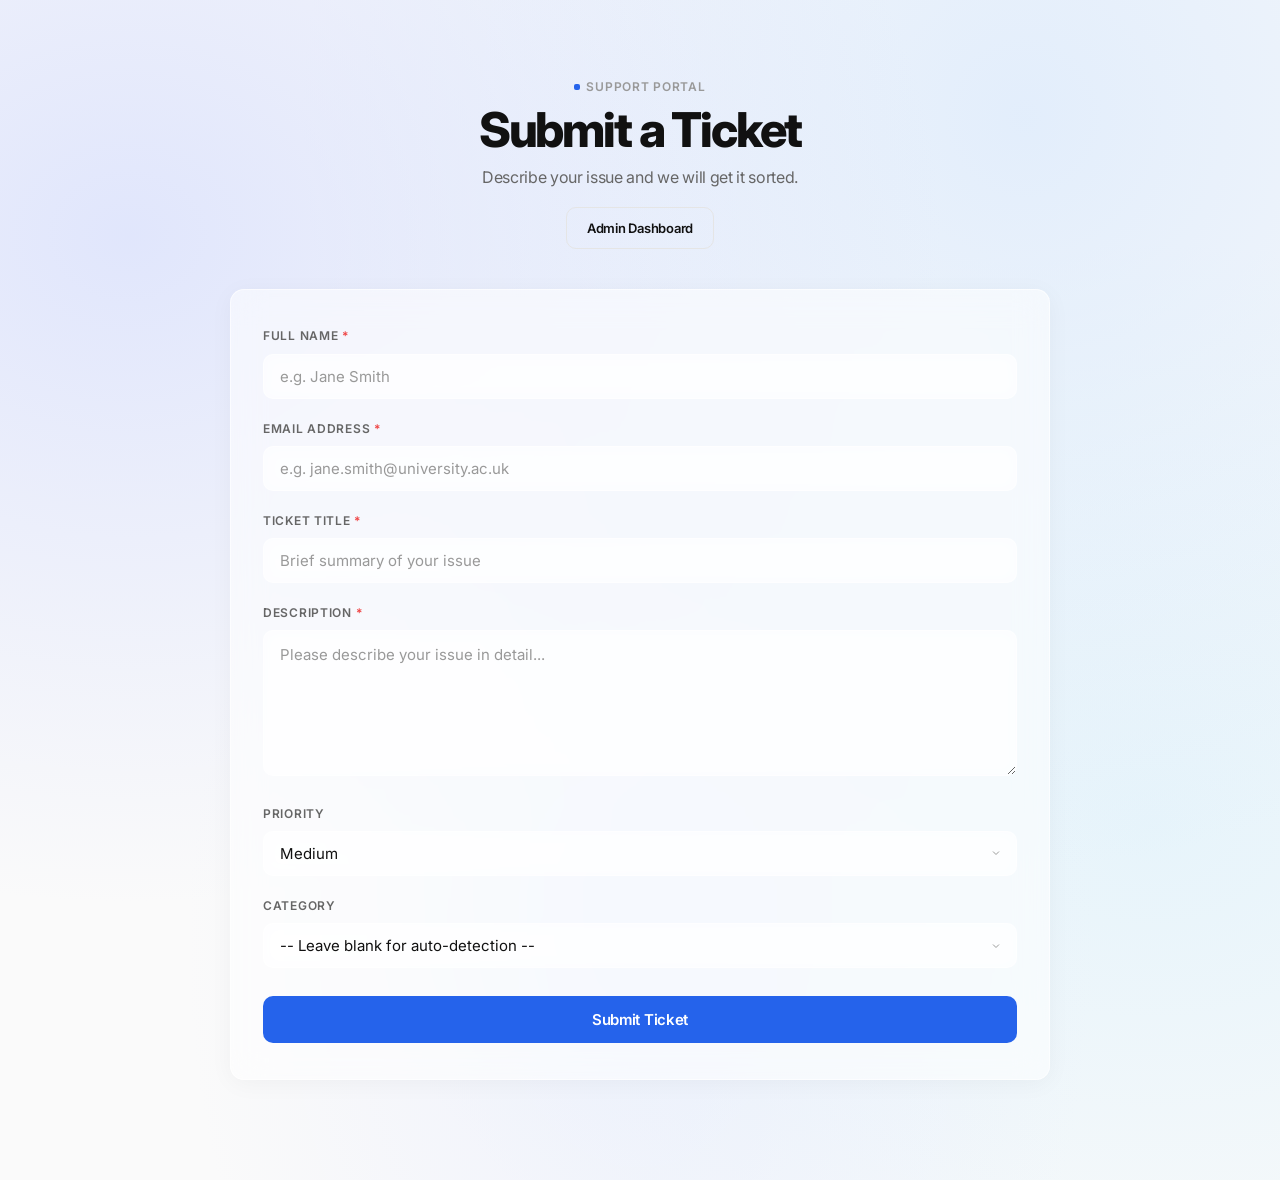
==== frontend/index.html @ dd583f4f "simple draft frontend" ====
﻿<!DOCTYPE html>
<html lang="en">
<head>
    <meta charset="UTF-8">
    <meta name="viewport" content="width=device-width, initial-scale=1.0">
    <title>Submit a Ticket</title>
    <link rel="preconnect" href="https://fonts.googleapis.com">
    <link rel="preconnect" href="https://fonts.gstatic.com" crossorigin>
    <link href="https://fonts.googleapis.com/css2?family=Inter:wght@400;500;600;700;800;900&display=swap" rel="stylesheet">
    <link rel="stylesheet" href="style.css">
</head>
<body class="page-submit">
    <div class="container">
        <header>
            <div class="section-tag">Support Portal</div>
            <h1>Submit a Ticket</h1>
            <p class="subtitle">Describe your issue and we will get it sorted.</p>
            <nav class="nav-links">
                <a href="admin.html" class="btn-ghost btn-sm">Admin Dashboard</a>
            </nav>
        </header>

        <form id="ticketForm" class="ticket-form card">
            <div class="form-group">
                <label for="name">Full Name <span class="required">*</span></label>
                <input type="text" id="name" name="name" required placeholder="e.g. Jane Smith">
            </div>
            <div class="form-group">
                <label for="email">Email Address <span class="required">*</span></label>
                <input type="email" id="email" name="email" required placeholder="e.g. jane.smith@university.ac.uk">
            </div>
            <div class="form-group">
                <label for="title">Ticket Title <span class="required">*</span></label>
                <input type="text" id="title" name="title" required placeholder="Brief summary of your issue">
            </div>
            <div class="form-group">
                <label for="description">Description <span class="required">*</span></label>
                <textarea id="description" name="description" rows="5" required placeholder="Please describe your issue in detail..."></textarea>
            </div>
            <div class="form-group">
                <label for="priority">Priority</label>
                <select id="priority" name="priority">
                    <option value="Low">Low</option>
                    <option value="Medium" selected>Medium</option>
                    <option value="High">High</option>
                    <option value="Urgent">Urgent</option>
                </select>
            </div>
            <div class="form-group">
                <label for="category">Category</label>
                <select id="category" name="category">
                    <option value="">-- Leave blank for auto-detection --</option>
                    <option value="IT Support">IT Support</option>
                    <option value="Facilities">Facilities</option>
                    <option value="Course Registration">Course Registration</option>
                    <option value="Student Finance">Student Finance</option>
                    <option value="Library Services">Library Services</option>
                    <option value="General Enquiry">General Enquiry</option>
                </select>
            </div>
            <button type="submit" class="btn-acid" id="submitBtn">Submit Ticket</button>
        </form>

        <div id="successMessage" class="success-message card hidden">
            <div class="success-icon">&#10003;</div>
            <h2>Ticket Submitted</h2>
            <p>Your ticket ID is <strong id="ticketIdDisplay"></strong></p>
            <p>Status: <span class="badge badge-new">New</span></p>
            <button class="btn-ghost" onclick="resetForm()">Submit Another Ticket</button>
        </div>
    </div>
    <script src="app.js"></script>
</body>
</html>
---- frontend/style.css ----
﻿/* Ticket Triage - TemplateMo Catalyst Style */
*, *::before, *::after { margin: 0; padding: 0; box-sizing: border-box; }

:root {
  --bg: #FAFAFA; --surface: #F0F0F0; --white: #FFFFFF;
  --text: #111111; --text-muted: #666666; --text-dim: #999999;
  --accent: #2563EB; --border: #E5E5E5; --border-light: #EEEEEE;
  --radius: 14px; --container: 860px; --gap: 20px;
}
html { -webkit-font-smoothing: antialiased; scroll-behavior: smooth; }
body {
  font-family: 'Inter', -apple-system, BlinkMacSystemFont, 'SF Pro Display', sans-serif;
  background: var(--bg); color: var(--text); line-height: 1.6;
  letter-spacing: -0.02em; min-height: 100vh; position: relative;
}

/* Mesh gradient - Submission page */
body.page-submit {
  background:
    radial-gradient(ellipse at 10% 20%, rgba(199, 210, 254, 0.5) 0%, transparent 50%),
    radial-gradient(ellipse at 80% 10%, rgba(191, 219, 254, 0.4) 0%, transparent 50%),
    radial-gradient(ellipse at 50% 80%, rgba(224, 231, 255, 0.45) 0%, transparent 50%),
    radial-gradient(ellipse at 90% 70%, rgba(186, 230, 253, 0.3) 0%, transparent 50%),
    #FAFAFA;
}

/* Mesh gradient - Admin page */
body.page-admin {
  background:
    radial-gradient(ellipse at 15% 15%, rgba(209, 250, 229, 0.45) 0%, transparent 50%),
    radial-gradient(ellipse at 75% 20%, rgba(219, 234, 254, 0.4) 0%, transparent 50%),
    radial-gradient(ellipse at 50% 85%, rgba(243, 232, 255, 0.35) 0%, transparent 50%),
    radial-gradient(ellipse at 85% 75%, rgba(254, 243, 199, 0.3) 0%, transparent 50%),
    #FAFAFA;
}
a { color: inherit; text-decoration: none; }
img { max-width: 100%; display: block; }
.container { max-width: var(--container); margin: 0 auto; padding: 0 var(--gap); padding-bottom: 80px; }

/* Cards - Glass Effect */
.card {
  background: rgba(255, 255, 255, 0.55);
  backdrop-filter: blur(16px);
  -webkit-backdrop-filter: blur(16px);
  border: 1px solid rgba(255, 255, 255, 0.6);
  border-radius: var(--radius);
  box-shadow: 0 4px 24px rgba(0, 0, 0, 0.04);
  transition: transform 0.25s cubic-bezier(0.22, 1, 0.36, 1),
              box-shadow 0.25s cubic-bezier(0.22, 1, 0.36, 1);
}
.card:hover {
  transform: translateY(-2px);
  box-shadow: 0 8px 32px rgba(0, 0, 0, 0.06);
}

/* Buttons */
.btn-acid {
  display: inline-flex; align-items: center; justify-content: center; gap: 8px;
  padding: 14px 32px; background: var(--accent); color: var(--white);
  font-family: inherit; font-size: 15px; font-weight: 600;
  letter-spacing: -0.02em; border: none; border-radius: 10px;
  cursor: pointer; width: 100%; user-select: none;
  transition: transform 0.2s cubic-bezier(0.22,1,0.36,1), box-shadow 0.2s cubic-bezier(0.22,1,0.36,1);
}
.btn-acid:hover { transform: translateY(-2px); box-shadow: 4px 4px 0px var(--text); }
.btn-acid:active { transform: translateY(0); box-shadow: 1px 1px 0px var(--text); }
.btn-ghost {
  display: inline-flex; align-items: center; justify-content: center; gap: 8px;
  padding: 14px 32px; background: transparent; color: var(--text);
  font-family: inherit; font-size: 15px; font-weight: 600;
  letter-spacing: -0.02em; border: 1px solid var(--border); border-radius: 10px;
  cursor: pointer; transition: transform 0.2s cubic-bezier(0.22,1,0.36,1), box-shadow 0.2s cubic-bezier(0.22,1,0.36,1), border-color 0.2s ease;
}
.btn-ghost:hover { transform: translateY(-2px); box-shadow: 4px 4px 0px var(--text); border-color: var(--text); }
.btn-ghost:active { transform: translateY(0); box-shadow: 1px 1px 0px var(--text); }
.btn-sm { padding: 10px 20px; font-size: 13px; }

/* Header */
header { text-align: center; margin-bottom: 40px; padding-top: 72px; }
header h1 { font-size: clamp(32px, 5vw, 48px); font-weight: 800; letter-spacing: -0.045em; line-height: 1.05; margin-bottom: 10px; }
.subtitle { font-size: 16px; color: var(--text-muted); }
.nav-links { margin-top: 16px; }

/* Section Tag */
.section-tag {
  display: inline-flex; align-items: center; gap: 6px;
  font-size: 12px; font-weight: 600; text-transform: uppercase;
  letter-spacing: 0.06em; color: var(--text-dim); margin-bottom: 8px;
}
.section-tag::before { content: ''; width: 6px; height: 6px; background: var(--accent); border-radius: 2px; }

/* Form */
.ticket-form { padding: 36px 32px; margin-bottom: 20px; }
.form-group { margin-bottom: 20px; }
.form-group:last-of-type { margin-bottom: 28px; }
.form-group label {
  display: block; font-size: 12px; font-weight: 600;
  text-transform: uppercase; letter-spacing: 0.06em; color: var(--text-muted); margin-bottom: 8px;
}
.required { color: #EF4444; }
.form-group input, .form-group select, .form-group textarea {
  width: 100%; padding: 12px 16px;
  background: rgba(255, 255, 255, 0.5);
  backdrop-filter: blur(8px);
  -webkit-backdrop-filter: blur(8px);
  border: 1px solid rgba(255, 255, 255, 0.5);
  border-radius: 10px;
  font-family: inherit; font-size: 15px; color: var(--text);
  transition: border-color 0.2s, box-shadow 0.2s;
}
.form-group input::placeholder, .form-group textarea::placeholder { color: var(--text-dim); }
.form-group input:focus, .form-group select:focus, .form-group textarea:focus {
  outline: none; border-color: var(--text); box-shadow: inset 0 1px 0 var(--white), 0 0 0 3px rgba(17,17,17,0.06);
}
.form-group textarea { resize: vertical; min-height: 110px; line-height: 1.6; }
.form-group select {
  cursor: pointer; appearance: none;
  background-image: url("data:image/svg+xml,%3Csvg xmlns='http://www.w3.org/2000/svg' width='12' height='12' viewBox='0 0 24 24' fill='none' stroke='%23999' stroke-width='2'%3E%3Cpath d='M6 9l6 6 6-6'/%3E%3C/svg%3E");
  background-repeat: no-repeat; background-position: right 14px center; padding-right: 40px;
}

/* Filter Bar */
.filter-bar { display: flex; flex-wrap: wrap; gap: 12px; align-items: flex-end; padding: 20px 24px; margin-bottom: 20px; }
.filter-group { flex: 1; min-width: 150px; }
.filter-group label {
  display: block; font-size: 11px; font-weight: 600;
  text-transform: uppercase; letter-spacing: 0.06em; color: var(--text-dim); margin-bottom: 6px;
}
.filter-group input, .filter-group select {
  width: 100%; padding: 10px 14px;
  background: rgba(255, 255, 255, 0.5);
  backdrop-filter: blur(8px);
  -webkit-backdrop-filter: blur(8px);
  border: 1px solid rgba(255, 255, 255, 0.5);
  border-radius: 8px;
  font-family: inherit; font-size: 14px; color: var(--text);
  transition: border-color 0.2s, box-shadow 0.2s;
}
.filter-group input::placeholder { color: var(--text-dim); }
.filter-group input:focus, .filter-group select:focus {
  outline: none; border-color: var(--text); box-shadow: inset 0 1px 0 var(--white), 0 0 0 2px rgba(17,17,17,0.05);
}
.filter-group select {
  cursor: pointer; appearance: none;
  background-image: url("data:image/svg+xml,%3Csvg xmlns='http://www.w3.org/2000/svg' width='12' height='12' viewBox='0 0 24 24' fill='none' stroke='%23999' stroke-width='2'%3E%3Cpath d='M6 9l6 6 6-6'/%3E%3C/svg%3E");
  background-repeat: no-repeat; background-position: right 12px center; padding-right: 36px;
}

/* Stats */
.stats-bar { display: grid; grid-template-columns: repeat(4, 1fr); gap: 16px; margin-bottom: 20px; }
.stat-item { padding: 24px 16px; text-align: center; }
.stat-count {
  display: block; font-size: 32px; font-weight: 900;
  letter-spacing: -0.04em; line-height: 1; font-variant-numeric: tabular-nums; margin-bottom: 6px;
}
.stat-label { font-size: 11px; font-weight: 600; text-transform: uppercase; letter-spacing: 0.06em; color: var(--text-dim); }

/* Badges */
.badge { display: inline-flex; padding: 3px 10px; border-radius: 100px; font-size: 11px; font-weight: 600; }
.badge-new { background: #DCFCE7; color: #166534; }
.badge-categorised { background: #FEF3C7; color: #92400E; }
.badge-progress { background: #DBEAFE; color: #1E40AF; }
.badge-resolved { background: var(--surface); color: var(--text-muted); }
.badge-priority { background: var(--white); color: var(--text-dim); border: 1px solid var(--border); }
.priority-urgent { background: #FEF2F2; color: #991B1B; border-color: #FECACA; }
.priority-high { background: #FFF7ED; color: #9A3412; border-color: #FED7AA; }
.priority-medium { background: #FEFCE8; color: #854D0E; border-color: #FEF08A; }
.priority-low { background: #F0FDF4; color: #166534; border-color: #BBF7D0; }

/* Ticket List */
.ticket-list { display: flex; flex-direction: column; gap: 12px; }
.ticket-card {
  padding: 24px 28px; border-left: 4px solid var(--text);
  background: var(--surface); border: 1px solid var(--border);
  border-radius: var(--radius); box-shadow: inset 0 1px 0 var(--white);
  transition: transform 0.25s cubic-bezier(0.22,1,0.36,1);
}
.ticket-card:hover { transform: translateY(-2px); }
.ticket-header { display: flex; align-items: center; gap: 8px; margin-bottom: 8px; flex-wrap: wrap; }
.ticket-id {
  font-family: 'SF Mono', 'Fira Code', monospace; font-size: 12px; font-weight: 500;
  color: var(--text-dim);
  background: rgba(255, 255, 255, 0.45);
  backdrop-filter: blur(6px);
  -webkit-backdrop-filter: blur(6px);
  padding: 2px 8px;
  border-radius: 6px; border: 1px solid rgba(255, 255, 255, 0.5);
}
.ticket-title { font-size: 16px; font-weight: 700; letter-spacing: -0.02em; margin-bottom: 8px; }
.ticket-meta {
  display: flex; flex-wrap: wrap; gap: 4px 16px; font-size: 13px;
  color: var(--text-dim); margin-bottom: 12px; padding-bottom: 12px;
  border-bottom: 1px solid var(--border-light);
}
.ticket-meta strong { color: var(--text-muted); font-weight: 600; }
.ticket-description { font-size: 14px; color: var(--text-muted); margin-bottom: 12px; white-space: pre-wrap; line-height: 1.6; }
.ticket-actions { display: flex; justify-content: flex-end; }
.status-select {
  padding: 8px 32px 8px 12px;
  border: 1px solid rgba(255, 255, 255, 0.5);
  border-radius: 8px; font-family: inherit; font-size: 13px; font-weight: 500;
  background: rgba(255, 255, 255, 0.5);
  backdrop-filter: blur(8px);
  -webkit-backdrop-filter: blur(8px);
  color: var(--text); cursor: pointer;
  appearance: none;
  background-image: url("data:image/svg+xml,%3Csvg xmlns='http://www.w3.org/2000/svg' width='12' height='12' viewBox='0 0 24 24' fill='none' stroke='%23999' stroke-width='2'%3E%3Cpath d='M6 9l6 6 6-6'/%3E%3C/svg%3E");
  background-repeat: no-repeat; background-position: right 10px center;
  transition: border-color 0.2s, box-shadow 0.2s;
}
.status-select:focus { outline: none; border-color: var(--text); box-shadow: 0 0 0 2px rgba(17,17,17,0.05); }

/* Success */
.success-message { text-align: center; padding: 48px 32px; }
.success-icon {
  width: 72px; height: 72px; background: var(--accent); color: var(--white);
  border-radius: 50%; display: flex; align-items: center; justify-content: center;
  font-size: 2rem; margin: 0 auto 20px; font-weight: 800;
  box-shadow: 4px 4px 0px var(--text);
}
.success-message h2 { font-size: 24px; font-weight: 800; letter-spacing: -0.03em; margin-bottom: 12px; }
.success-message p { font-size: 15px; color: var(--text-muted); margin-bottom: 8px; }
.success-message p strong { color: var(--text); font-weight: 600; }
.success-message .btn { margin-top: 20px; }

/* Modal */
.modal { position: fixed; inset: 0; display: flex; align-items: center; justify-content: center; z-index: 100; padding: 1rem; }
.modal-overlay { position: absolute; inset: 0; background: rgba(17,17,17,0.5); backdrop-filter: blur(4px); }
.modal-content {
  position: relative; background: var(--white); border-radius: 16px; padding: 28px;
  width: 100%; max-width: 400px; box-shadow: 0 20px 60px rgba(0,0,0,0.2);
  animation: modalIn 0.2s ease-out; border: 1px solid var(--border);
}
@keyframes modalIn { from { opacity: 0; transform: scale(0.96) translateY(8px); } to { opacity: 1; transform: scale(1) translateY(0); } }
.modal-content h3 { font-size: 18px; font-weight: 700; letter-spacing: -0.02em; margin-bottom: 4px; }
.modal-content p { font-size: 14px; color: var(--text-muted); margin-bottom: 20px; }
.modal-content p strong { color: var(--text); font-family: 'SF Mono', monospace; font-size: 13px; }
.modal-content .form-group { margin-bottom: 0; }
.modal-content .form-group label { margin-bottom: 6px; }
.modal-content .form-group select { padding: 10px 14px; font-size: 14px; }
.modal-actions { display: flex; justify-content: flex-end; gap: 10px; margin-top: 24px; padding-top: 16px; border-top: 1px solid var(--border-light); }

/* Empty */
.empty-state { text-align: center; padding: 56px 24px; color: var(--text-dim); font-size: 15px; }

/* Utilities */
.hidden { display: none !important; }

/* Responsive */
@media (max-width: 768px) {
  header { padding-top: 56px; }
  .stats-bar { grid-template-columns: repeat(2, 1fr); }
  .filter-bar { flex-direction: column; }
  .filter-group { min-width: 100%; }
  .ticket-meta { flex-direction: column; gap: 4px; }
  .ticket-actions { flex-direction: column; align-items: stretch; }
  .status-select { width: 100%; }
  .ticket-form { padding: 24px 20px; }
}
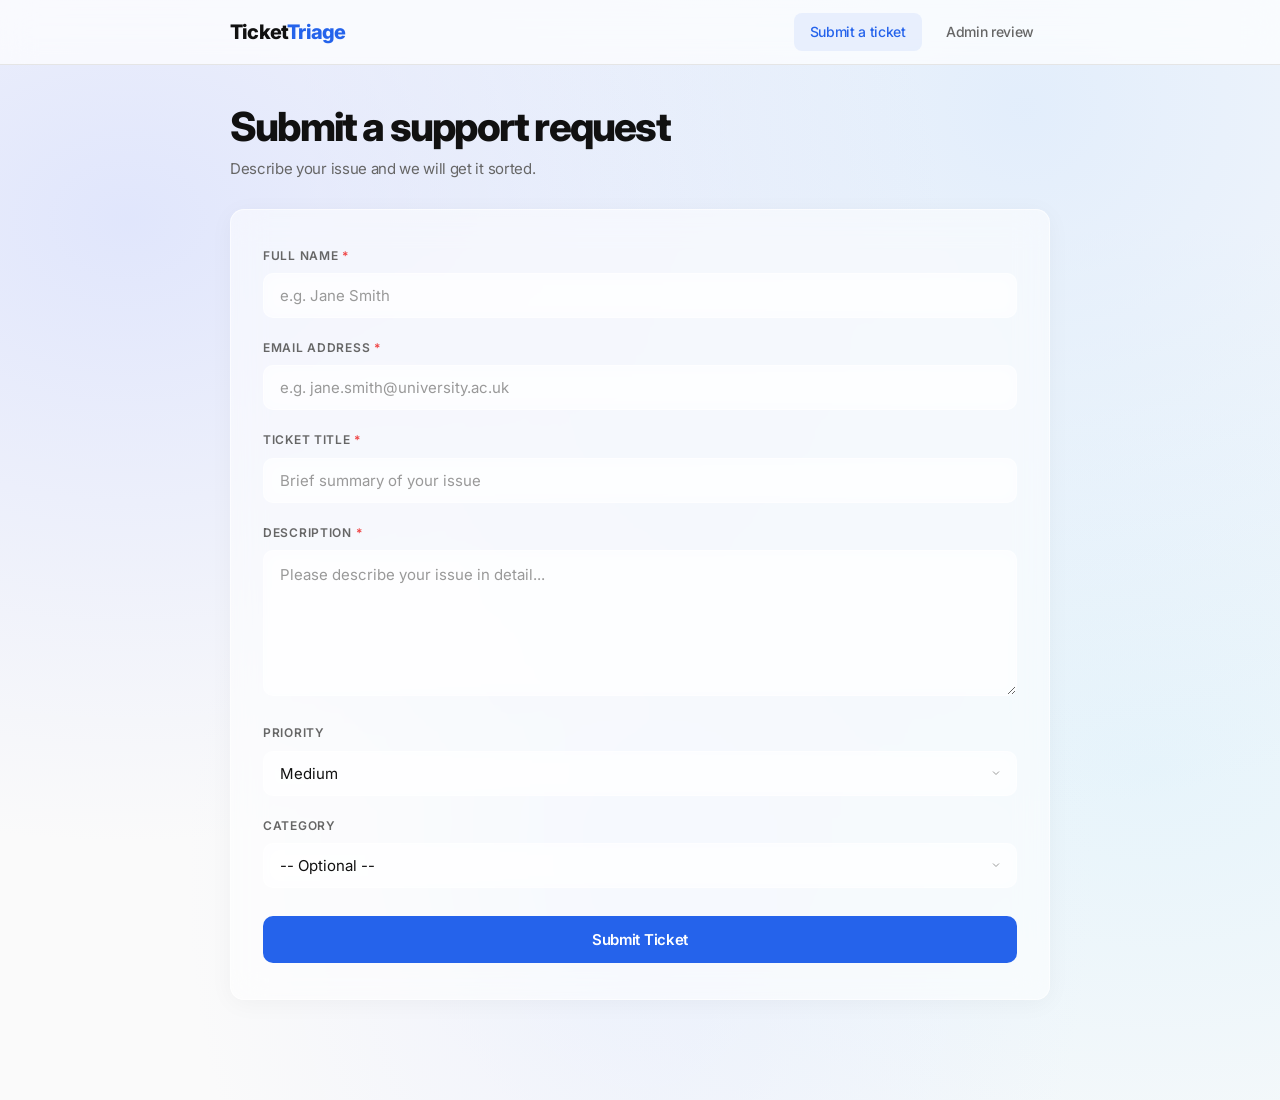
==== commit 4b1b8494: "deploy to Azure Static Web Apps" ====
--- a/frontend/index.html
+++ b/frontend/index.html
@@ -10,15 +10,20 @@
     <link rel="stylesheet" href="style.css">
 </head>
 <body class="page-submit">
-    <div class="container">
-        <header>
-            <div class="section-tag">Support Portal</div>
-            <h1>Submit a Ticket</h1>
+    <header class="site">
+        <div class="wrap">
+            <div class="brand">Ticket<span>Triage</span></div>
+            <nav class="site">
+                <a href="index.html" class="active">Submit a ticket</a>
+                <a href="admin.html">Admin review</a>
+            </nav>
+        </div>
+    </header>
+
+    <main>
+        <div class="container">
+            <h1>Submit a support request</h1>
             <p class="subtitle">Describe your issue and we will get it sorted.</p>
-            <nav class="nav-links">
-                <a href="admin.html" class="btn-ghost btn-sm">Admin Dashboard</a>
-            </nav>
-        </header>
 
         <form id="ticketForm" class="ticket-form card">
             <div class="form-group">
@@ -49,7 +54,7 @@
             <div class="form-group">
                 <label for="category">Category</label>
                 <select id="category" name="category">
-                    <option value="">-- Leave blank for auto-detection --</option>
+                    <option value="">-- Optional --</option>
                     <option value="IT Support">IT Support</option>
                     <option value="Facilities">Facilities</option>
                     <option value="Course Registration">Course Registration</option>
@@ -68,7 +73,9 @@
             <p>Status: <span class="badge badge-new">New</span></p>
             <button class="btn-ghost" onclick="resetForm()">Submit Another Ticket</button>
         </div>
-    </div>
+        </div>
+    </main>
+
     <script src="app.js"></script>
 </body>
 </html>
--- a/frontend/style.css
+++ b/frontend/style.css
@@ -1,4 +1,4 @@
-﻿/* Ticket Triage - TemplateMo Catalyst Style */
+﻿/* Ticket Triage */
 *, *::before, *::after { margin: 0; padding: 0; box-sizing: border-box; }
 
 :root {
@@ -14,7 +14,7 @@
   letter-spacing: -0.02em; min-height: 100vh; position: relative;
 }
 
-/* Mesh gradient - Submission page */
+/* Mesh gradients */
 body.page-submit {
   background:
     radial-gradient(ellipse at 10% 20%, rgba(199, 210, 254, 0.5) 0%, transparent 50%),
@@ -23,8 +23,6 @@
     radial-gradient(ellipse at 90% 70%, rgba(186, 230, 253, 0.3) 0%, transparent 50%),
     #FAFAFA;
 }
-
-/* Mesh gradient - Admin page */
 body.page-admin {
   background:
     radial-gradient(ellipse at 15% 15%, rgba(209, 250, 229, 0.45) 0%, transparent 50%),
@@ -34,10 +32,9 @@
     #FAFAFA;
 }
 a { color: inherit; text-decoration: none; }
-img { max-width: 100%; display: block; }
 .container { max-width: var(--container); margin: 0 auto; padding: 0 var(--gap); padding-bottom: 80px; }
 
-/* Cards - Glass Effect */
+/* Cards */
 .card {
   background: rgba(255, 255, 255, 0.55);
   backdrop-filter: blur(16px);
@@ -45,12 +42,6 @@
   border: 1px solid rgba(255, 255, 255, 0.6);
   border-radius: var(--radius);
   box-shadow: 0 4px 24px rgba(0, 0, 0, 0.04);
-  transition: transform 0.25s cubic-bezier(0.22, 1, 0.36, 1),
-              box-shadow 0.25s cubic-bezier(0.22, 1, 0.36, 1);
-}
-.card:hover {
-  transform: translateY(-2px);
-  box-shadow: 0 8px 32px rgba(0, 0, 0, 0.06);
 }
 
 /* Buttons */
@@ -75,19 +66,40 @@
 .btn-ghost:active { transform: translateY(0); box-shadow: 1px 1px 0px var(--text); }
 .btn-sm { padding: 10px 20px; font-size: 13px; }
 
-/* Header */
-header { text-align: center; margin-bottom: 40px; padding-top: 72px; }
-header h1 { font-size: clamp(32px, 5vw, 48px); font-weight: 800; letter-spacing: -0.045em; line-height: 1.05; margin-bottom: 10px; }
-.subtitle { font-size: 16px; color: var(--text-muted); }
-.nav-links { margin-top: 16px; }
-
-/* Section Tag */
-.section-tag {
-  display: inline-flex; align-items: center; gap: 6px;
-  font-size: 12px; font-weight: 600; text-transform: uppercase;
-  letter-spacing: 0.06em; color: var(--text-dim); margin-bottom: 8px;
-}
-.section-tag::before { content: ''; width: 6px; height: 6px; background: var(--accent); border-radius: 2px; }
+/* Site Header */
+header.site {
+  position: sticky; top: 0; z-index: 50;
+  background: rgba(255, 255, 255, 0.7);
+  backdrop-filter: blur(16px);
+  -webkit-backdrop-filter: blur(16px);
+  border-bottom: 1px solid var(--border);
+  padding: 0;
+  text-align: left;
+  margin-bottom: 0;
+}
+header.site .wrap {
+  max-width: var(--container); margin: 0 auto; padding: 0 var(--gap);
+  display: flex; align-items: center; justify-content: space-between;
+  height: 64px;
+}
+.brand {
+  font-size: 20px; font-weight: 800; letter-spacing: -0.04em;
+  color: var(--text);
+}
+.brand span { color: var(--accent); }
+nav.site { display: flex; gap: 8px; }
+nav.site a {
+  padding: 8px 16px; font-size: 14px; font-weight: 500;
+  color: var(--text-muted); border-radius: 8px;
+  transition: color 0.2s, background 0.2s;
+}
+nav.site a:hover { color: var(--text); background: rgba(0,0,0,0.04); }
+nav.site a.active { color: var(--accent); background: rgba(37,99,235,0.08); }
+
+/* Page Header */
+main { padding-top: 40px; }
+main h1 { font-size: clamp(28px, 4vw, 40px); font-weight: 800; letter-spacing: -0.045em; line-height: 1.1; margin-bottom: 8px; }
+.subtitle { font-size: 15px; color: var(--text-muted); margin-bottom: 28px; }
 
 /* Form */
 .ticket-form { padding: 36px 32px; margin-bottom: 20px; }
@@ -120,7 +132,8 @@
 }
 
 /* Filter Bar */
-.filter-bar { display: flex; flex-wrap: wrap; gap: 12px; align-items: flex-end; padding: 20px 24px; margin-bottom: 20px; }
+.filter-card { margin-bottom: 20px; }
+.filter-bar { display: flex; flex-wrap: wrap; gap: 12px; align-items: flex-end; padding: 20px 24px; margin-bottom: 0; }
 .filter-group { flex: 1; min-width: 150px; }
 .filter-group label {
   display: block; font-size: 11px; font-weight: 600;
@@ -145,6 +158,7 @@
   background-image: url("data:image/svg+xml,%3Csvg xmlns='http://www.w3.org/2000/svg' width='12' height='12' viewBox='0 0 24 24' fill='none' stroke='%23999' stroke-width='2'%3E%3Cpath d='M6 9l6 6 6-6'/%3E%3C/svg%3E");
   background-repeat: no-repeat; background-position: right 12px center; padding-right: 36px;
 }
+.filter-actions { display: flex; gap: 8px; align-items: flex-end; padding-bottom: 2px; }
 
 /* Stats */
 .stats-bar { display: grid; grid-template-columns: repeat(4, 1fr); gap: 16px; margin-bottom: 20px; }
@@ -158,7 +172,6 @@
 /* Badges */
 .badge { display: inline-flex; padding: 3px 10px; border-radius: 100px; font-size: 11px; font-weight: 600; }
 .badge-new { background: #DCFCE7; color: #166534; }
-.badge-categorised { background: #FEF3C7; color: #92400E; }
 .badge-progress { background: #DBEAFE; color: #1E40AF; }
 .badge-resolved { background: var(--surface); color: var(--text-muted); }
 .badge-priority { background: var(--white); color: var(--text-dim); border: 1px solid var(--border); }
@@ -167,48 +180,32 @@
 .priority-medium { background: #FEFCE8; color: #854D0E; border-color: #FEF08A; }
 .priority-low { background: #F0FDF4; color: #166534; border-color: #BBF7D0; }
 
-/* Ticket List */
-.ticket-list { display: flex; flex-direction: column; gap: 12px; }
-.ticket-card {
-  padding: 24px 28px; border-left: 4px solid var(--text);
-  background: var(--surface); border: 1px solid var(--border);
-  border-radius: var(--radius); box-shadow: inset 0 1px 0 var(--white);
-  transition: transform 0.25s cubic-bezier(0.22,1,0.36,1);
-}
-.ticket-card:hover { transform: translateY(-2px); }
-.ticket-header { display: flex; align-items: center; gap: 8px; margin-bottom: 8px; flex-wrap: wrap; }
-.ticket-id {
-  font-family: 'SF Mono', 'Fira Code', monospace; font-size: 12px; font-weight: 500;
+/* Table */
+.table-card { padding: 0; overflow: hidden; margin-bottom: 20px; }
+.table-scroll { overflow-x: auto; }
+table { width: 100%; border-collapse: collapse; font-size: 14px; color: var(--text); }
+thead { background: rgba(0,0,0,0.03); border-bottom: 1px solid var(--border); }
+th {
+  padding: 14px 16px; text-align: left; font-size: 11px; font-weight: 600;
+  text-transform: uppercase; letter-spacing: 0.06em; color: var(--text-dim); white-space: nowrap;
+}
+td { padding: 14px 16px; border-bottom: 1px solid var(--border-light); vertical-align: middle; }
+tr:last-child td { border-bottom: none; }
+tr:hover { background: rgba(0,0,0,0.02); }
+.muted { color: var(--text-dim); text-align: center; }
+.table-actions { display: flex; gap: 8px; align-items: center; flex-wrap: nowrap; }
+.table-select {
+  padding: 6px 28px 6px 10px; font-size: 13px; font-weight: 500;
+  border: 1px solid var(--border); border-radius: 6px;
+  background: var(--white); color: var(--text); cursor: pointer;
+  appearance: none;
+  background-image: url("data:image/svg+xml,%3Csvg xmlns='http://www.w3.org/2000/svg' width='10' height='10' viewBox='0 0 24 24' fill='none' stroke='%23999' stroke-width='2'%3E%3Cpath d='M6 9l6 6 6-6'/%3E%3C/svg%3E");
+  background-repeat: no-repeat; background-position: right 8px center;
+}
+.row-id {
+  font-family: 'SF Mono', 'Fira Code', monospace; font-size: 12px;
   color: var(--text-dim);
-  background: rgba(255, 255, 255, 0.45);
-  backdrop-filter: blur(6px);
-  -webkit-backdrop-filter: blur(6px);
-  padding: 2px 8px;
-  border-radius: 6px; border: 1px solid rgba(255, 255, 255, 0.5);
-}
-.ticket-title { font-size: 16px; font-weight: 700; letter-spacing: -0.02em; margin-bottom: 8px; }
-.ticket-meta {
-  display: flex; flex-wrap: wrap; gap: 4px 16px; font-size: 13px;
-  color: var(--text-dim); margin-bottom: 12px; padding-bottom: 12px;
-  border-bottom: 1px solid var(--border-light);
-}
-.ticket-meta strong { color: var(--text-muted); font-weight: 600; }
-.ticket-description { font-size: 14px; color: var(--text-muted); margin-bottom: 12px; white-space: pre-wrap; line-height: 1.6; }
-.ticket-actions { display: flex; justify-content: flex-end; }
-.status-select {
-  padding: 8px 32px 8px 12px;
-  border: 1px solid rgba(255, 255, 255, 0.5);
-  border-radius: 8px; font-family: inherit; font-size: 13px; font-weight: 500;
-  background: rgba(255, 255, 255, 0.5);
-  backdrop-filter: blur(8px);
-  -webkit-backdrop-filter: blur(8px);
-  color: var(--text); cursor: pointer;
-  appearance: none;
-  background-image: url("data:image/svg+xml,%3Csvg xmlns='http://www.w3.org/2000/svg' width='12' height='12' viewBox='0 0 24 24' fill='none' stroke='%23999' stroke-width='2'%3E%3Cpath d='M6 9l6 6 6-6'/%3E%3C/svg%3E");
-  background-repeat: no-repeat; background-position: right 10px center;
-  transition: border-color 0.2s, box-shadow 0.2s;
-}
-.status-select:focus { outline: none; border-color: var(--text); box-shadow: 0 0 0 2px rgba(17,17,17,0.05); }
+}
 
 /* Success */
 .success-message { text-align: center; padding: 48px 32px; }
@@ -221,7 +218,6 @@
 .success-message h2 { font-size: 24px; font-weight: 800; letter-spacing: -0.03em; margin-bottom: 12px; }
 .success-message p { font-size: 15px; color: var(--text-muted); margin-bottom: 8px; }
 .success-message p strong { color: var(--text); font-weight: 600; }
-.success-message .btn { margin-top: 20px; }
 
 /* Modal */
 .modal { position: fixed; inset: 0; display: flex; align-items: center; justify-content: center; z-index: 100; padding: 1rem; }
@@ -240,20 +236,22 @@
 .modal-content .form-group select { padding: 10px 14px; font-size: 14px; }
 .modal-actions { display: flex; justify-content: flex-end; gap: 10px; margin-top: 24px; padding-top: 16px; border-top: 1px solid var(--border-light); }
 
-/* Empty */
-.empty-state { text-align: center; padding: 56px 24px; color: var(--text-dim); font-size: 15px; }
-
 /* Utilities */
 .hidden { display: none !important; }
 
 /* Responsive */
 @media (max-width: 768px) {
-  header { padding-top: 56px; }
+  header.site .wrap { height: 56px; }
+  nav.site a { padding: 6px 12px; font-size: 13px; }
+  main { padding-top: 28px; }
+  main h1 { font-size: 28px; }
   .stats-bar { grid-template-columns: repeat(2, 1fr); }
   .filter-bar { flex-direction: column; }
   .filter-group { min-width: 100%; }
-  .ticket-meta { flex-direction: column; gap: 4px; }
-  .ticket-actions { flex-direction: column; align-items: stretch; }
-  .status-select { width: 100%; }
+  .filter-actions { width: 100%; }
+  .filter-actions button { flex: 1; }
+  .table-actions { flex-direction: column; align-items: stretch; gap: 4px; }
+  .table-select { width: 100%; }
   .ticket-form { padding: 24px 20px; }
-}
+  .container { padding-bottom: 40px; }
+}
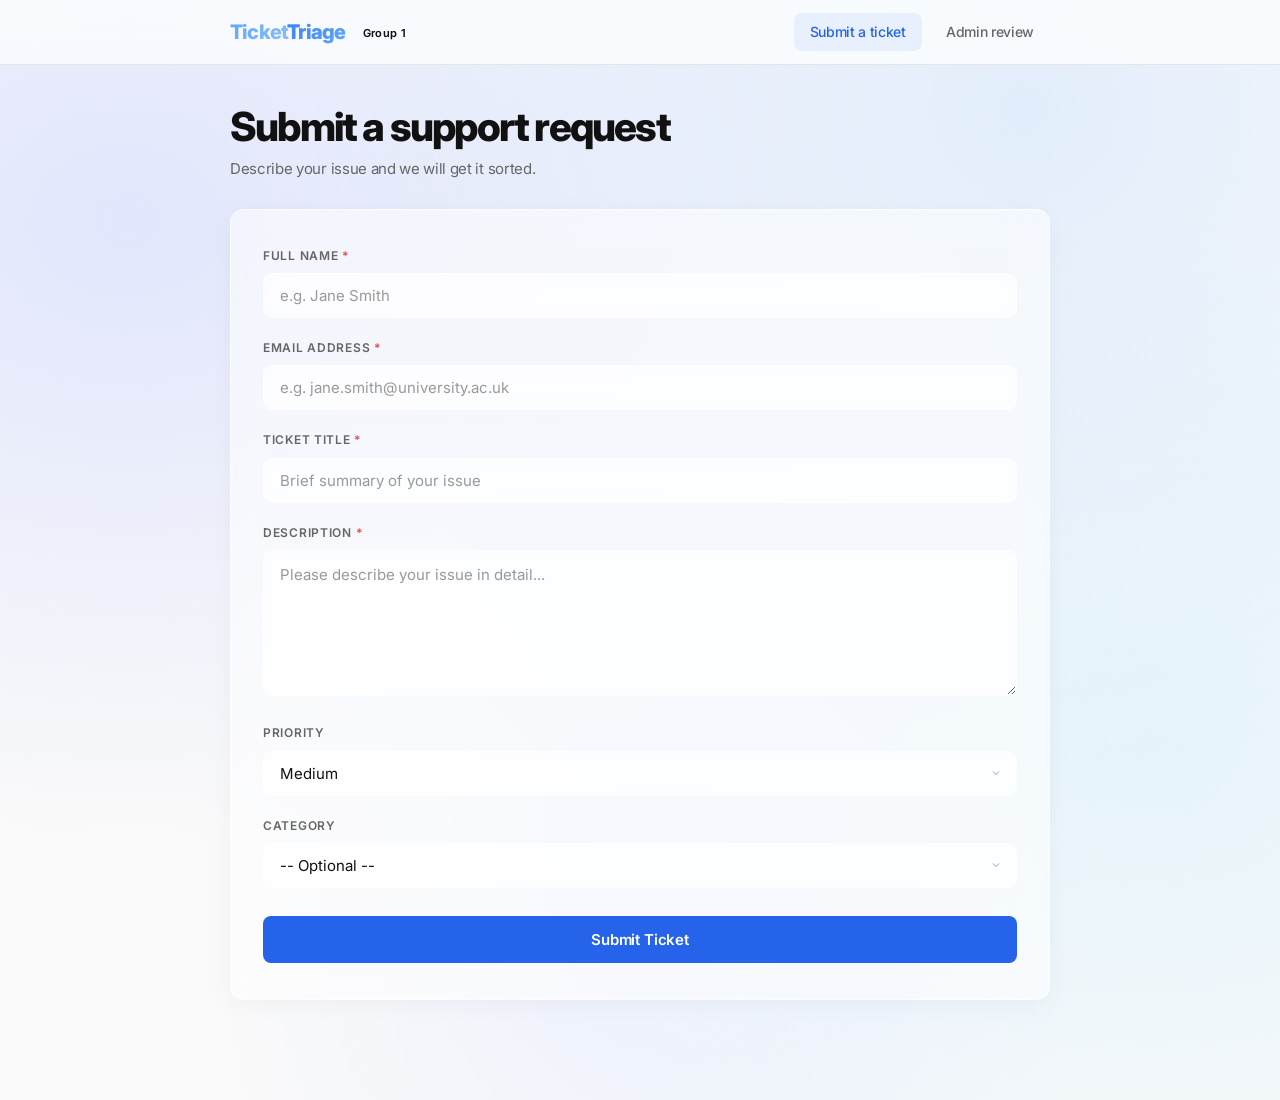
==== commit d9d2de9f: "ui modification" ====
--- a/frontend/index.html
+++ b/frontend/index.html
@@ -12,7 +12,7 @@
 <body class="page-submit">
     <header class="site">
         <div class="wrap">
-            <div class="brand">Ticket<span>Triage</span></div>
+            <div class="brand">Ticket<span>Triage</span> <span class="group-label">Group 1</span></div>
             <nav class="site">
                 <a href="index.html" class="active">Submit a ticket</a>
                 <a href="admin.html">Admin review</a>
@@ -63,7 +63,7 @@
                     <option value="General Enquiry">General Enquiry</option>
                 </select>
             </div>
-            <button type="submit" class="btn-acid" id="submitBtn">Submit Ticket</button>
+            <button type="submit" class="btn btn-primary btn-full" id="submitBtn">Submit Ticket</button>
         </form>
 
         <div id="successMessage" class="success-message card hidden">
@@ -71,7 +71,7 @@
             <h2>Ticket Submitted</h2>
             <p>Your ticket ID is <strong id="ticketIdDisplay"></strong></p>
             <p>Status: <span class="badge badge-new">New</span></p>
-            <button class="btn-ghost" onclick="resetForm()">Submit Another Ticket</button>
+            <button class="btn btn-secondary" onclick="resetForm()">Submit Another Ticket</button>
         </div>
         </div>
     </main>
--- a/frontend/style.css
+++ b/frontend/style.css
@@ -44,27 +44,32 @@
   box-shadow: 0 4px 24px rgba(0, 0, 0, 0.04);
 }
 
-/* Buttons */
-.btn-acid {
+/* Buttons - Base */
+.btn {
   display: inline-flex; align-items: center; justify-content: center; gap: 8px;
-  padding: 14px 32px; background: var(--accent); color: var(--white);
-  font-family: inherit; font-size: 15px; font-weight: 600;
-  letter-spacing: -0.02em; border: none; border-radius: 10px;
-  cursor: pointer; width: 100%; user-select: none;
-  transition: transform 0.2s cubic-bezier(0.22,1,0.36,1), box-shadow 0.2s cubic-bezier(0.22,1,0.36,1);
-}
-.btn-acid:hover { transform: translateY(-2px); box-shadow: 4px 4px 0px var(--text); }
-.btn-acid:active { transform: translateY(0); box-shadow: 1px 1px 0px var(--text); }
-.btn-ghost {
-  display: inline-flex; align-items: center; justify-content: center; gap: 8px;
-  padding: 14px 32px; background: transparent; color: var(--text);
-  font-family: inherit; font-size: 15px; font-weight: 600;
-  letter-spacing: -0.02em; border: 1px solid var(--border); border-radius: 10px;
-  cursor: pointer; transition: transform 0.2s cubic-bezier(0.22,1,0.36,1), box-shadow 0.2s cubic-bezier(0.22,1,0.36,1), border-color 0.2s ease;
-}
-.btn-ghost:hover { transform: translateY(-2px); box-shadow: 4px 4px 0px var(--text); border-color: var(--text); }
-.btn-ghost:active { transform: translateY(0); box-shadow: 1px 1px 0px var(--text); }
-.btn-sm { padding: 10px 20px; font-size: 13px; }
+  padding: 10px 20px; font-family: inherit; font-size: 13px; font-weight: 600;
+  letter-spacing: -0.01em; border-radius: 8px; cursor: pointer;
+  transition: all 0.2s cubic-bezier(0.22,1,0.36,1);
+}
+.btn:active { transform: scale(0.98); }
+
+/* Buttons - Primary */
+.btn-primary {
+  background: var(--accent); color: var(--white); border: none;
+}
+.btn-primary:hover { background: #1d4ed8; box-shadow: 2px 2px 0px var(--text); }
+
+/* Buttons - Secondary */
+.btn-secondary {
+  background: var(--white); color: var(--text); border: 1px solid var(--border);
+}
+.btn-secondary:hover { background: var(--surface); border-color: var(--text-dim); }
+
+/* Buttons - Small */
+.btn-sm { padding: 8px 14px; font-size: 12px; }
+
+/* Buttons - Full Width */
+.btn-full { width: 100%; padding: 14px 32px; font-size: 15px; }
 
 /* Site Header */
 header.site {
@@ -73,9 +78,6 @@
   backdrop-filter: blur(16px);
   -webkit-backdrop-filter: blur(16px);
   border-bottom: 1px solid var(--border);
-  padding: 0;
-  text-align: left;
-  margin-bottom: 0;
 }
 header.site .wrap {
   max-width: var(--container); margin: 0 auto; padding: 0 var(--gap);
@@ -84,9 +86,25 @@
 }
 .brand {
   font-size: 20px; font-weight: 800; letter-spacing: -0.04em;
-  color: var(--text);
-}
-.brand span { color: var(--accent); }
+  background: linear-gradient(135deg, #60A5FA 0%, #93C5FD 50%, #BFDBFE 100%);
+  -webkit-background-clip: text;
+  -webkit-text-fill-color: transparent;
+  background-clip: text;
+}
+.brand span { -webkit-text-fill-color: initial; background: none; }
+.brand span:first-child { 
+  background: linear-gradient(135deg, #3B82F6 0%, #60A5FA 100%);
+  -webkit-background-clip: text;
+  -webkit-text-fill-color: transparent;
+  background-clip: text;
+}
+.group-label {
+  font-size: 11px; font-weight: 600; letter-spacing: 0.04em;
+  padding: 3px 8px; border-radius: 6px;
+  background: linear-gradient(135deg, #93C5FD 0%, #BFDBFE 100%);
+  -webkit-text-fill-color: white;
+  margin-left: 6px; vertical-align: middle;
+}
 nav.site { display: flex; gap: 8px; }
 nav.site a {
   padding: 8px 16px; font-size: 14px; font-weight: 500;
@@ -239,6 +257,43 @@
 /* Utilities */
 .hidden { display: none !important; }
 
+/* Pagination */
+.pagination {
+  display: flex; align-items: center; justify-content: center; gap: 8px;
+  padding: 16px 20px; border-top: 1px solid var(--border-light);
+  flex-wrap: wrap;
+}
+.page-btn {
+  padding: 8px 14px; font-size: 13px; font-weight: 500;
+  background: var(--white); color: var(--text); border: 1px solid var(--border);
+  border-radius: 6px; cursor: pointer; transition: all 0.2s;
+}
+.page-btn:hover:not(:disabled) { background: var(--surface); border-color: var(--text-dim); }
+.page-btn:disabled { opacity: 0.4; cursor: not-allowed; }
+.page-btn.active { background: var(--accent); color: var(--white); border-color: var(--accent); }
+.page-dots { padding: 0 4px; color: var(--text-dim); font-size: 13px; }
+.page-info { font-size: 12px; color: var(--text-dim); margin-left: 8px; }
+
+/* Detail Modal */
+.modal-lg { max-width: 640px; }
+.modal-header {
+  display: flex; justify-content: space-between; align-items: center;
+  margin-bottom: 20px; padding-bottom: 16px; border-bottom: 1px solid var(--border-light);
+}
+.modal-header h3 { margin-bottom: 0; }
+.modal-body { padding: 0; }
+.detail-grid { display: grid; grid-template-columns: 1fr 1fr; gap: 16px; }
+.detail-item { display: flex; flex-direction: column; gap: 4px; }
+.detail-item.full-width { grid-column: 1 / -1; }
+.detail-item label {
+  font-size: 11px; font-weight: 600; text-transform: uppercase;
+  letter-spacing: 0.06em; color: var(--text-dim);
+}
+.detail-item span, .detail-item p {
+  font-size: 14px; color: var(--text); word-break: break-word;
+}
+.detail-item p { margin: 0; line-height: 1.6; }
+
 /* Responsive */
 @media (max-width: 768px) {
   header.site .wrap { height: 56px; }
@@ -249,9 +304,11 @@
   .filter-bar { flex-direction: column; }
   .filter-group { min-width: 100%; }
   .filter-actions { width: 100%; }
-  .filter-actions button { flex: 1; }
+  .filter-actions .btn { flex: 1; }
   .table-actions { flex-direction: column; align-items: stretch; gap: 4px; }
   .table-select { width: 100%; }
   .ticket-form { padding: 24px 20px; }
   .container { padding-bottom: 40px; }
-}
+  .detail-grid { grid-template-columns: 1fr; }
+  .modal-lg { max-width: 100%; }
+}
